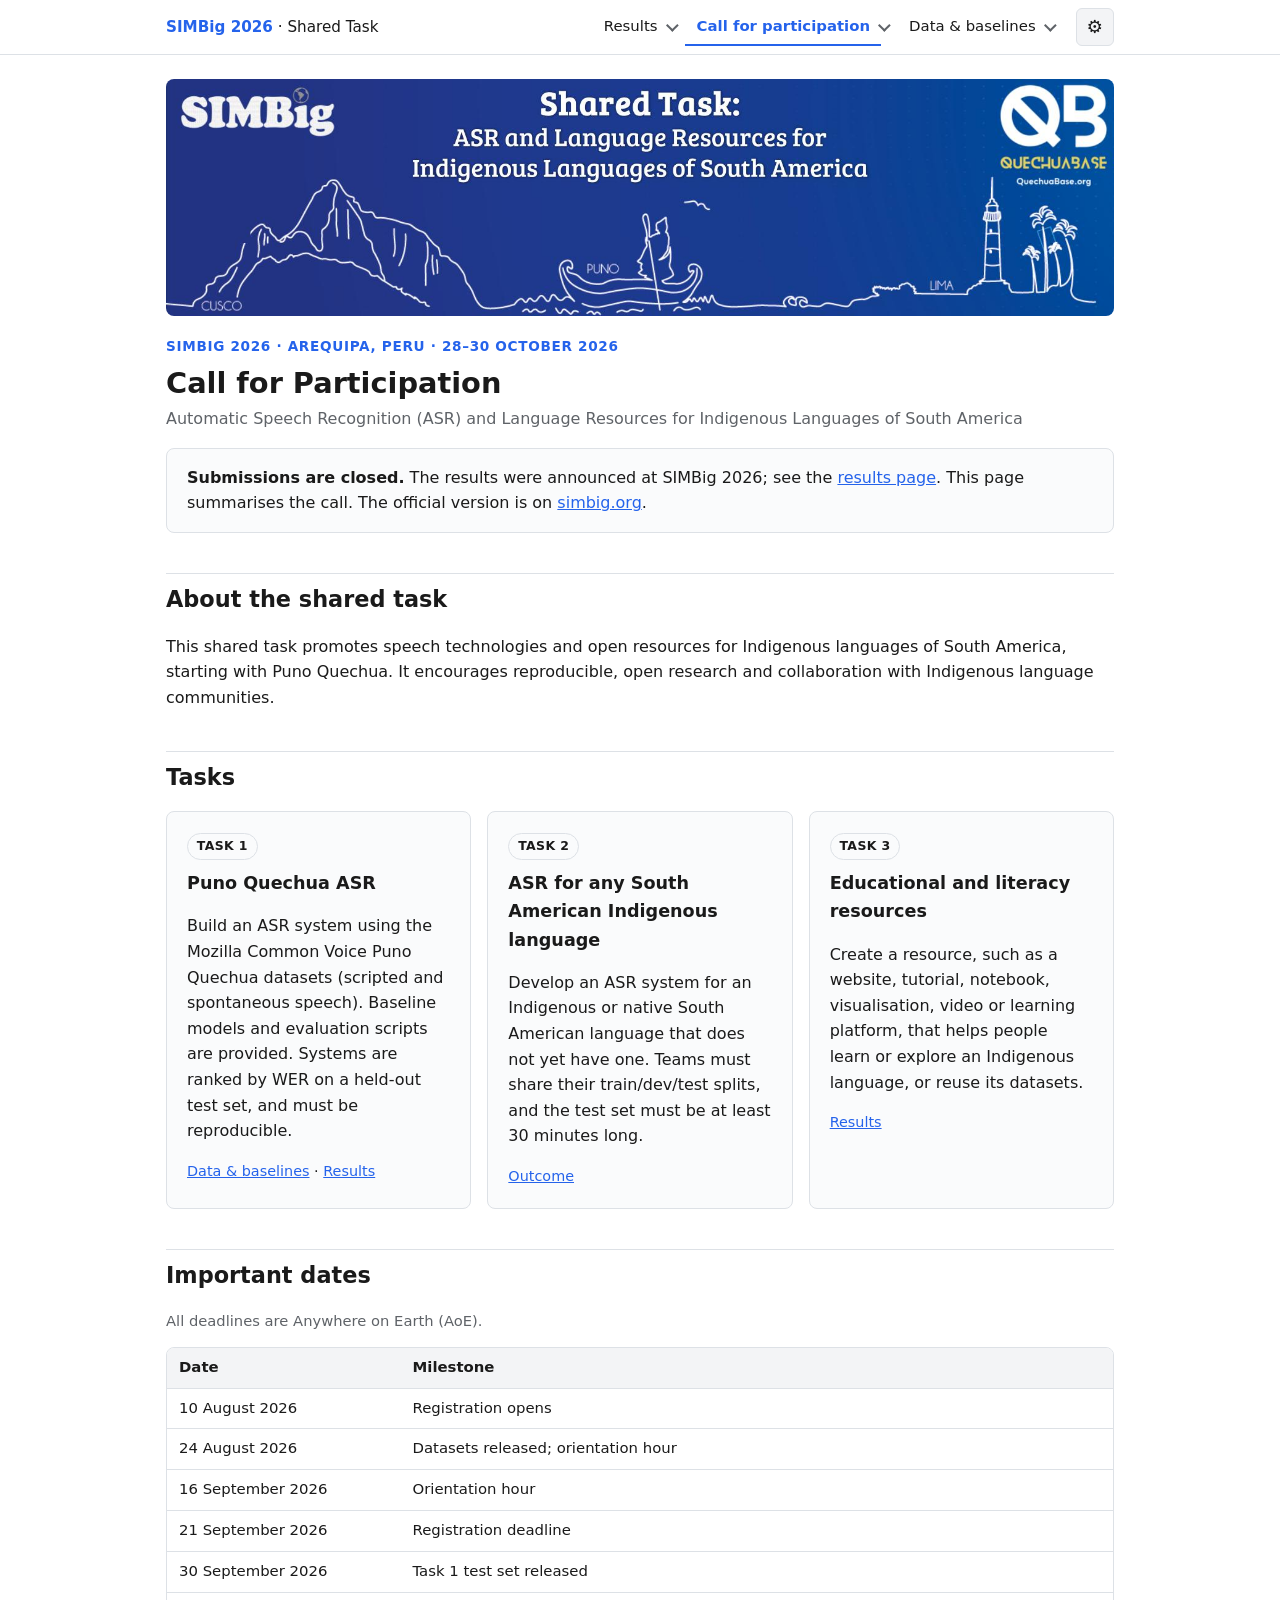
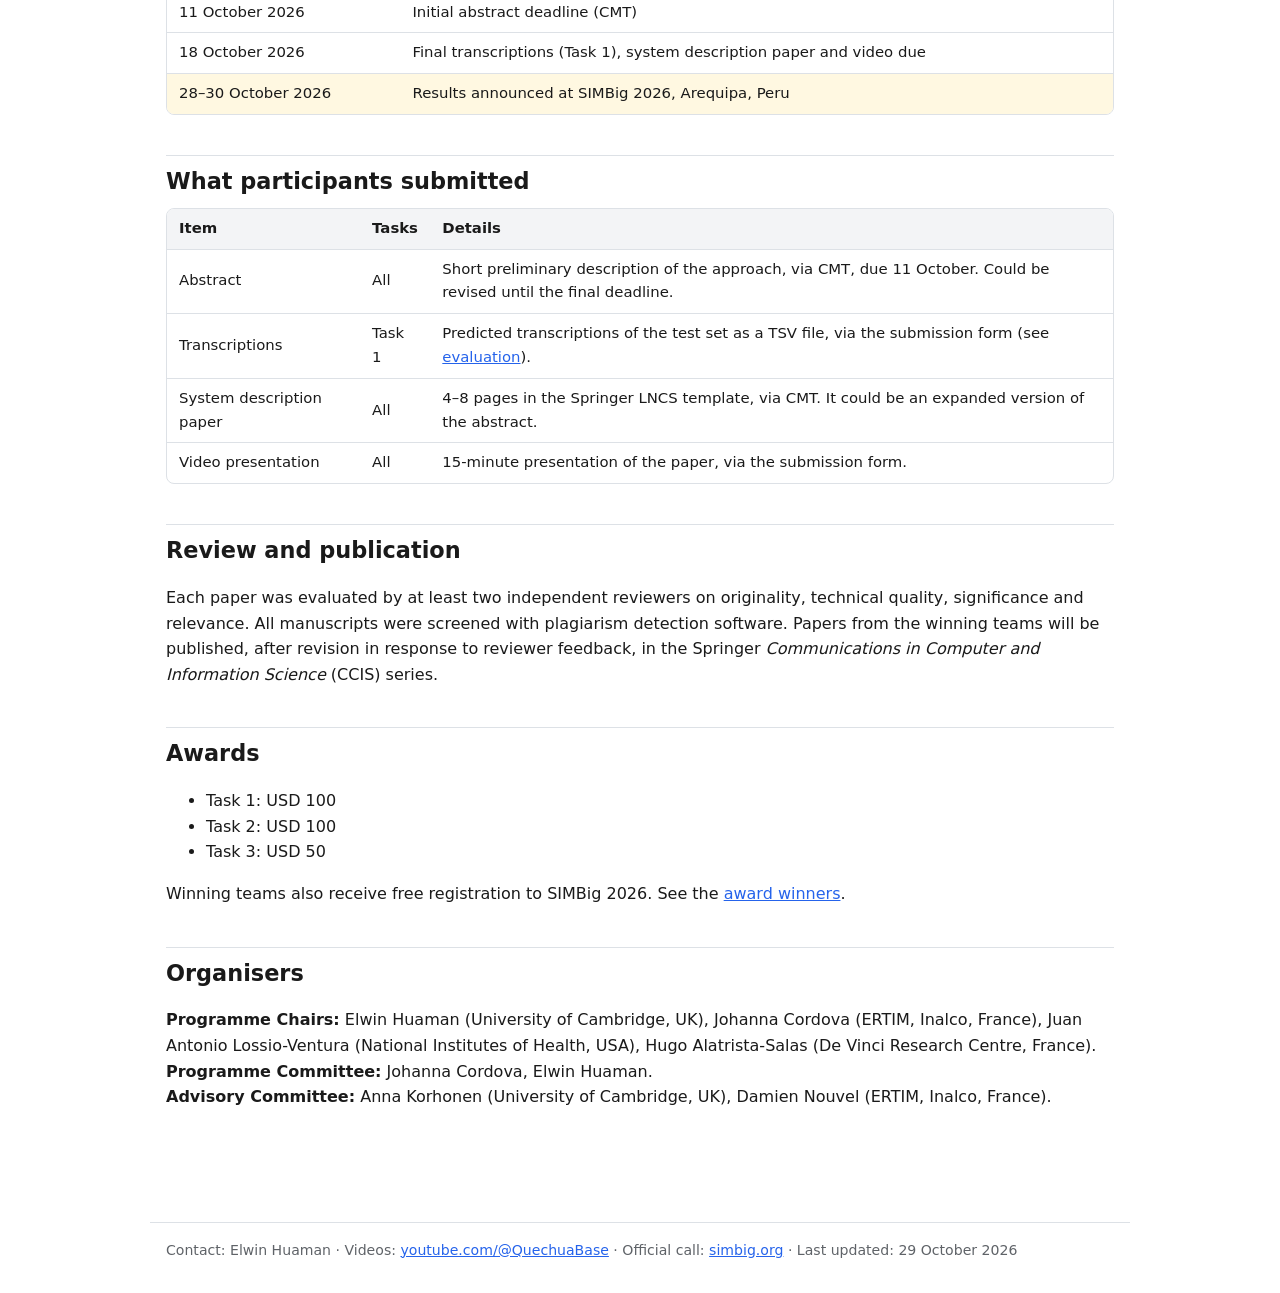
==== call.html @ 2310ce92 "Adding the Shared Task results" ====
<!DOCTYPE html>
<html lang="en">
<head>
<meta charset="utf-8">
<meta name="viewport" content="width=device-width, initial-scale=1">
<!-- TODO: remove this noindex line when the site is final and announced -->
<meta name="robots" content="noindex, nofollow">
<title>Call for Participation · SIMBig 2026 Shared Task</title>
<meta name="description" content="Tasks, timeline and submission requirements of the SIMBig 2026 Shared Task.">
<link rel="stylesheet" href="assets/style.css?v=2026-10-29l">
<script src="assets/site.js?v=2026-10-29l"></script>
</head>
<body>
<a class="skip" href="#main">Skip to main content</a>
<header class="site">
<div class="bar">
  <a class="brand" href="index.html"><b>SIMBig 2026</b> · Shared Task</a>
  <button type="button" class="menu-btn" aria-expanded="false" aria-controls="site-nav">Menu</button>
  <nav id="site-nav" aria-label="Main">
    <ul>
      <li class="has-sub">
        <a href="index.html">Results</a><button type="button" class="sub-btn" aria-expanded="false" aria-controls="sub-index"><span class="sr-only">Results sections</span></button>
        <ul class="sub" id="sub-index">
          <li><a href="index.html#overview">Overview</a></li>
          <li><a href="index.html#task1">Task 1</a></li>
          <li><a href="index.html#task2">Task 2</a></li>
          <li><a href="index.html#task3">Task 3</a></li>
          <li><a href="index.html#awards">Awards</a></li>
          <li><a href="index.html#cite">How to cite</a></li>
          <li><a href="index.html#ack">Acknowledgements</a></li>
        </ul>
      </li>
      <li class="has-sub">
        <a href="call.html" aria-current="page">Call for participation</a><button type="button" class="sub-btn" aria-expanded="false" aria-controls="sub-call"><span class="sr-only">Call for participation sections</span></button>
        <ul class="sub" id="sub-call">
          <li><a href="call.html#about">About</a></li>
          <li><a href="call.html#tasks">Tasks</a></li>
          <li><a href="call.html#dates">Important dates</a></li>
          <li><a href="call.html#submission">Submission</a></li>
          <li><a href="call.html#review">Review &amp; publication</a></li>
          <li><a href="call.html#awards">Awards</a></li>
          <li><a href="call.html#organisers">Organisers</a></li>
        </ul>
      </li>
      <li class="has-sub">
        <a href="data.html">Data &amp; baselines</a><button type="button" class="sub-btn" aria-expanded="false" aria-controls="sub-data"><span class="sr-only">Data &amp; baselines sections</span></button>
        <ul class="sub" id="sub-data">
          <li><a href="data.html#datasets">Training data</a></li>
          <li><a href="data.html#test-set">Test set</a></li>
          <li><a href="data.html#baselines">Baselines</a></li>
          <li><a href="data.html#evaluation">Evaluation</a></li>
          <li><a href="data.html#task2-data">Task 2 data</a></li>
          <li><a href="data.html#cite-data">Citation &amp; licence</a></li>
        </ul>
      </li>
      <!-- Hidden from the menu for now:
      <li class="has-sub">
        <a href="videos.html">Videos</a><button type="button" class="sub-btn" aria-expanded="false" aria-controls="sub-videos"><span class="sr-only">Videos sections</span></button>
        <ul class="sub" id="sub-videos">
          <li><a href="videos.html#intro">Introduction</a></li>
          <li><a href="videos.html#v-task1">Task 1</a></li>
          <li><a href="videos.html#v-task3">Task 3</a></li>
          <li><a href="videos.html#playlist">Full playlist</a></li>
        </ul>
      </li>
      -->
    </ul>
  </nav>
  <div class="a11y">
    <button type="button" id="a11y-btn" aria-expanded="false" aria-controls="a11y-panel" title="Accessibility options"><span aria-hidden="true">⚙️</span><span class="sr-only">Accessibility options</span></button>
    <div id="a11y-panel" hidden>
      <h2>Accessibility options</h2>
      <fieldset>
        <legend>Text size</legend>
        <div class="seg">
          <label><input type="radio" name="a11y-text" value="-1"><span aria-hidden="true">A−</span><span class="sr-only">Small</span></label>
          <label><input type="radio" name="a11y-text" value="0"><span aria-hidden="true">A</span><span class="sr-only">Default</span></label>
          <label><input type="radio" name="a11y-text" value="1"><span aria-hidden="true">A+</span><span class="sr-only">Large</span></label>
          <label><input type="radio" name="a11y-text" value="2"><span aria-hidden="true">A++</span><span class="sr-only">Larger</span></label>
          <label><input type="radio" name="a11y-text" value="3"><span aria-hidden="true">A+++</span><span class="sr-only">Largest</span></label>
        </div>
      </fieldset>
      <fieldset>
        <legend>Theme</legend>
        <div class="seg">
          <label><input type="radio" name="a11y-theme" value="auto"><span>Auto</span></label>
          <label><input type="radio" name="a11y-theme" value="light"><span>Light</span></label>
          <label><input type="radio" name="a11y-theme" value="dark"><span>Dark</span></label>
        </div>
      </fieldset>
      <label class="check"><input type="checkbox" name="a11y-contrast" value="high"> High contrast</label>
      <label class="check"><input type="checkbox" name="a11y-links" value="underline"> Underline all links</label>
      <label class="check"><input type="checkbox" name="a11y-spacing" value="wide"> Wider text spacing</label>
      <label class="check"><input type="checkbox" name="a11y-motion" value="reduce"> Stop animations</label>
      <button type="button" id="a11y-reset">Reset to defaults</button>
    </div>
  </div>
</div>
</header>
<main id="main" class="page">

<img class="banner" src="img/banner.jpg" width="1536" height="384" alt="SIMBig and QuechuaBase banner: Shared Task on ASR and Language Resources for Indigenous Languages of South America">
<p class="eyebrow">SIMBig 2026 · Arequipa, Peru · 28–30 October 2026</p>
<h1>Call for Participation</h1>
<p class="sub">Automatic Speech Recognition (ASR) and Language Resources for Indigenous Languages of South America</p>

<div class="box">
  <p style="margin:0"><strong>Submissions are closed.</strong> The results were announced at SIMBig 2026; see the <a href="index.html">results page</a>.
  This page summarises the call. The official version is on <a href="https://simbig.org/SIMBig2026/en/sharedtask.html">simbig.org</a>.</p>
</div>

<h2 id="about">About the shared task</h2>
<p>This shared task promotes speech technologies and open resources for Indigenous languages of South America, starting with Puno Quechua.
It encourages reproducible, open research and collaboration with Indigenous language communities.</p>

<h2 id="tasks">Tasks</h2>
<div class="cards-3">
  <article class="card">
    <span class="badge">Task 1</span>
    <h3>Puno Quechua ASR</h3>
    <p>Build an ASR system using the Mozilla Common Voice Puno Quechua datasets (scripted and spontaneous speech).
    Baseline models and evaluation scripts are provided. Systems are ranked by WER on a held-out test set, and must be reproducible.</p>
    <p class="meta"><a href="data.html">Data &amp; baselines</a> · <a href="index.html#task1">Results</a></p>
  </article>
  <article class="card">
    <span class="badge">Task 2</span>
    <h3>ASR for any South American Indigenous language</h3>
    <p>Develop an ASR system for an Indigenous or native South American language that does not yet have one.
    Teams must share their train/dev/test splits, and the test set must be at least 30 minutes long.</p>
    <p class="meta"><a href="index.html#task2">Outcome</a></p>
  </article>
  <article class="card">
    <span class="badge">Task 3</span>
    <h3>Educational and literacy resources</h3>
    <p>Create a resource, such as a website, tutorial, notebook, visualisation, video or learning platform,
    that helps people learn or explore an Indigenous language, or reuse its datasets.</p>
    <p class="meta"><a href="index.html#task3">Results</a></p>
  </article>
</div>

<h2 id="dates">Important dates</h2>
<p class="muted">All deadlines are Anywhere on Earth (AoE).</p>
<div class="wrap">
<table class="plain">
<thead><tr><th scope="col">Date</th><th scope="col">Milestone</th></tr></thead>
<tbody>
<tr><td><time datetime="2026-08-10">10 August 2026</time></td><td>Registration opens</td></tr>
<tr><td><time datetime="2026-08-24">24 August 2026</time></td><td>Datasets released; orientation hour</td></tr>
<tr><td><time datetime="2026-09-16">16 September 2026</time></td><td>Orientation hour</td></tr>
<tr><td><time datetime="2026-09-21">21 September 2026</time></td><td>Registration deadline</td></tr>
<tr><td><time datetime="2026-09-30">30 September 2026</time></td><td>Task 1 test set released</td></tr>
<tr><td><time datetime="2026-10-11">11 October 2026</time></td><td>Initial abstract deadline (CMT)</td></tr>
<tr><td><time datetime="2026-10-18">18 October 2026</time></td><td>Final transcriptions (Task 1), system description paper and video due</td></tr>
<tr class="win"><td><time datetime="2026-10-28">28–30 October 2026</time></td><td>Results announced at SIMBig 2026, Arequipa, Peru</td></tr>
</tbody>
</table>
</div>

<h2 id="submission">What participants submitted</h2>
<div class="wrap">
<table class="plain">
<thead><tr><th scope="col">Item</th><th scope="col">Tasks</th><th scope="col">Details</th></tr></thead>
<tbody>
<tr><td>Abstract</td><td>All</td><td>Short preliminary description of the approach, via CMT, due 11 October. Could be revised until the final deadline.</td></tr>
<tr><td>Transcriptions</td><td>Task 1</td><td>Predicted transcriptions of the test set as a TSV file, via the submission form (see <a href="data.html#evaluation">evaluation</a>).</td></tr>
<tr><td>System description paper</td><td>All</td><td>4–8 pages in the Springer LNCS template, via CMT. It could be an expanded version of the abstract.</td></tr>
<tr><td>Video presentation</td><td>All</td><td>15-minute presentation of the paper, via the submission form.</td></tr>
</tbody>
</table>
</div>

<h2 id="review">Review and publication</h2>
<p>Each paper was evaluated by at least two independent reviewers on originality, technical quality, significance and relevance.
All manuscripts were screened with plagiarism detection software. Papers from the winning teams will be published, after revision in response to
reviewer feedback, in the Springer <em>Communications in Computer and Information Science</em> (CCIS) series.</p>

<h2 id="awards">Awards</h2>
<ul>
  <li>Task 1: USD 100</li>
  <li>Task 2: USD 100</li>
  <li>Task 3: USD 50</li>
</ul>
<p>Winning teams also receive free registration to SIMBig 2026. See the <a href="index.html#awards">award winners</a>.</p>

<h2 id="organisers">Organisers</h2>
<p><strong>Programme Chairs:</strong> Elwin Huaman (University of Cambridge, UK), Johanna Cordova (ERTIM, Inalco, France),
Juan Antonio Lossio-Ventura (National Institutes of Health, USA), Hugo Alatrista-Salas (De Vinci Research Centre, France).<br>
<strong>Programme Committee:</strong> Johanna Cordova, Elwin Huaman.<br>
<strong>Advisory Committee:</strong> Anna Korhonen (University of Cambridge, UK), Damien Nouvel (ERTIM, Inalco, France).</p>
</main>
<footer class="site">
  Contact: Elwin Huaman ·
  Videos: <a href="https://www.youtube.com/@QuechuaBase">youtube.com/@QuechuaBase</a> ·
  Official call: <a href="https://simbig.org/SIMBig2026/en/sharedtask.html">simbig.org</a> ·
  Last updated: 29 October 2026
</footer>
</body>
</html>
---- assets/style.css ----
/* SIMBig 2026 Shared Task — shared styles */
:root { --bg:#ffffff; --fg:#1a1a1a; --muted:#5f6368; --line:#dde1e6; --head:#f3f4f6; --card:#fafbfc;
        --accent:#2563eb; --accent-fg:#ffffff; --win:#fff8e1; --gold:#d4a72c; --gold-fg:#9a7416;
        --todo-bg:#fff3cd; --todo-fg:#7a5a00; --focus:#2563eb; }
@media (prefers-color-scheme: dark) {
  :root:not([data-theme="light"]) { --bg:#14161a; --fg:#e8e8e8; --muted:#9aa0a6; --line:#2d3036; --head:#1d2025; --card:#191c20;
          --accent:#6ea0ff; --accent-fg:#0b1020; --win:#2a2614; --gold-fg:#e8c15a; --todo-bg:#3a3110; --todo-fg:#f0d27a; --focus:#6ea0ff; }
}
:root[data-theme="dark"] { --bg:#14161a; --fg:#e8e8e8; --muted:#9aa0a6; --line:#2d3036; --head:#1d2025; --card:#191c20;
        --accent:#6ea0ff; --accent-fg:#0b1020; --win:#2a2614; --gold-fg:#e8c15a; --todo-bg:#3a3110; --todo-fg:#f0d27a; --focus:#6ea0ff; }

/* Accessibility: high contrast (follows the light/dark theme) */
:root[data-contrast="high"] { --bg:#ffffff; --fg:#000000; --muted:#000000; --line:#000000; --head:#ffffff; --card:#ffffff;
        --accent:#0000cc; --accent-fg:#ffffff; --win:#ffffff; --gold:#000000; --gold-fg:#000000; --todo-bg:#ffff00; --todo-fg:#000000; --focus:#000000; }
@media (prefers-color-scheme: dark) {
  :root[data-contrast="high"]:not([data-theme="light"]) { --bg:#000000; --fg:#ffffff; --muted:#ffffff; --line:#ffffff; --head:#000000; --card:#000000;
          --accent:#ffff00; --accent-fg:#000000; --win:#000000; --gold:#ffffff; --gold-fg:#ffffff; --todo-bg:#ffff00; --todo-fg:#000000; --focus:#ffff00; }
}
:root[data-contrast="high"][data-theme="dark"] { --bg:#000000; --fg:#ffffff; --muted:#ffffff; --line:#ffffff; --head:#000000; --card:#000000;
        --accent:#ffff00; --accent-fg:#000000; --win:#000000; --gold:#ffffff; --gold-fg:#ffffff; --todo-bg:#ffff00; --todo-fg:#000000; --focus:#ffff00; }

/* Accessibility: text size, links, spacing */
:root[data-text="-1"] { font-size:93.75%; }
:root[data-text="1"]  { font-size:112.5%; }
:root[data-text="2"]  { font-size:125%; }
:root[data-text="3"]  { font-size:150%; }
:root[data-links="underline"] a { text-decoration:underline !important; }
:root[data-spacing="wide"] body { line-height:1.9; letter-spacing:.04em; word-spacing:.12em; }
:root[data-spacing="wide"] p, :root[data-spacing="wide"] li { margin-bottom:1em; }

* { box-sizing:border-box; }
html { padding-top:env(safe-area-inset-top,0px); padding-bottom:env(safe-area-inset-bottom,0px); }
body { margin:0; background:var(--bg); color:var(--fg);
       font:1rem/1.6 system-ui,-apple-system,"Segoe UI",Roboto,sans-serif; }
a { color:var(--accent); }
:focus-visible { outline:3px solid var(--focus); outline-offset:2px; border-radius:3px; }
.sr-only { position:absolute; width:1px; height:1px; padding:0; margin:-1px; overflow:hidden; clip:rect(0,0,0,0); white-space:nowrap; border:0; }
.skip { position:absolute; left:-999px; top:.5rem; z-index:100; background:var(--accent); color:var(--accent-fg);
        padding:.5rem 1rem; border-radius:6px; }
.skip:focus { left:1rem; }

/* ------------------------------------------------------------ Site menu */
header.site { position:sticky; top:0; z-index:50; background:var(--bg); border-bottom:1px solid var(--line); }
.bar { max-width:980px; margin:0 auto; padding:.5rem 16px; display:flex; flex-wrap:wrap; align-items:center; gap:.5rem 1rem; }
.brand { color:var(--fg); text-decoration:none; font-size:.95rem; white-space:nowrap; margin-right:auto; }
.brand b { color:var(--accent); }
#site-nav ul { list-style:none; margin:0; padding:0; display:flex; gap:.25rem; }
#site-nav ul { flex-wrap:wrap; }
#site-nav a { display:block; white-space:nowrap; padding:.45rem .7rem; border-radius:6px; text-decoration:none; color:var(--fg); font-size:.93rem; }
#site-nav a:hover { background:var(--head); }
#site-nav a[aria-current="page"] { color:var(--accent); font-weight:600; box-shadow:inset 0 -2px 0 var(--accent); border-radius:0; }
button { font:inherit; font-size:.9rem; padding:.4rem .8rem; border:1px solid var(--line); border-radius:6px;
         background:var(--head); color:var(--fg); cursor:pointer; }
button:hover { border-color:var(--accent); }
/* Submenus: open on hover (mouse) or with the arrow button (keyboard / touch) */
#site-nav li.has-sub { position:relative; display:flex; align-items:center; flex-wrap:wrap; }
.sub-btn { border:0; background:transparent; padding:.45rem .3rem; margin-left:-.35rem; color:var(--muted); line-height:1; }
.sub-btn::before { content:""; display:inline-block; width:.42rem; height:.42rem; border:solid currentColor; border-width:0 2px 2px 0;
                   transform:translateY(-25%) rotate(45deg); transition:transform .15s; }
.sub-btn[aria-expanded="true"]::before { transform:translateY(15%) rotate(-135deg); }
.sub-btn:hover { color:var(--accent); }
#site-nav ul.sub { display:none; position:absolute; top:100%; left:0; z-index:60; min-width:13rem; flex-direction:column; gap:0;
                   padding:.35rem; background:var(--bg); border:1px solid var(--line); border-radius:8px; box-shadow:0 8px 24px rgba(0,0,0,.18); }
#site-nav li.has-sub:hover > ul.sub, #site-nav .sub-btn[aria-expanded="true"] + ul.sub { display:flex; }
#site-nav ul.sub a { padding:.4rem .7rem; font-size:.9rem; border-radius:6px; box-shadow:none; font-weight:400; color:var(--fg); }
#site-nav ul.sub a:hover { background:var(--head); color:var(--accent); }
.menu-btn { display:none; }
.a11y { position:relative; }
#a11y-btn { font-size:1.15rem; line-height:1; width:2.4rem; height:2.4rem; padding:0; display:inline-flex; align-items:center; justify-content:center; }
#a11y-panel { position:absolute; right:0; top:calc(100% + .5rem); width:min(320px, calc(100vw - 32px)); background:var(--bg);
              border:1px solid var(--line); border-radius:8px; padding:1rem; box-shadow:0 8px 24px rgba(0,0,0,.18); font-size:.92rem; }
#a11y-panel h2 { font-size:1rem; margin:0 0 .5rem; padding:0; border:0; }
#a11y-panel fieldset { border:0; padding:0; margin:0 0 .85rem; }
#a11y-panel legend { font-weight:600; margin-bottom:.3rem; }
.seg { display:flex; flex-wrap:wrap; gap:.3rem; }
.seg label { cursor:pointer; }
.seg input { position:absolute; opacity:0; width:1px; height:1px; }
.seg span { display:inline-block; padding:.3rem .65rem; border:1px solid var(--line); border-radius:6px; min-width:2.4rem; text-align:center; }
.seg input:checked + span { background:var(--accent); color:var(--accent-fg); border-color:var(--accent); }
.seg input:focus-visible + span { outline:3px solid var(--focus); outline-offset:2px; }
.check { display:flex; gap:.5rem; align-items:center; margin:.35rem 0; cursor:pointer; }
.check input { width:1.1rem; height:1.1rem; accent-color:var(--accent); }
#a11y-reset { margin-top:.25rem; width:100%; }

@media (max-width:760px) {
  .menu-btn { display:inline-block; }
  .bar { flex-wrap:wrap; }
  #site-nav { display:none; order:3; flex-basis:100%; }
  #site-nav.open { display:block; }
  #site-nav ul { flex-direction:column; padding-bottom:.5rem; }
  #site-nav a[aria-current="page"] { box-shadow:inset 3px 0 0 var(--accent); }
  /* On phones the sections expand inside the menu, only via the arrow button */
  #site-nav li.has-sub:hover > ul.sub { display:none; }
  #site-nav ul.sub, #site-nav li.has-sub:hover > .sub-btn[aria-expanded="true"] + ul.sub { position:static; flex-basis:100%; min-width:0;
                     box-shadow:none; border:0; border-left:2px solid var(--line); border-radius:0; margin:0 0 .25rem .7rem; padding:0 0 0 .25rem; }
  #site-nav .sub-btn[aria-expanded="true"] + ul.sub { display:flex; }
}

/* ------------------------------------------------------------ Page */
.page { max-width:980px; margin:0 auto; padding:1.5rem 16px 3rem; }
img.banner { display:block; width:100%; height:auto; border-radius:8px; margin:0 0 1.25rem; }
h1 { margin:0 0 .25rem; font-size:1.8rem; line-height:1.25; }
h2 { margin:2.5rem 0 .5rem; font-size:1.4rem; padding-top:.5rem; border-top:1px solid var(--line); scroll-margin-top:4.5rem; }
h3 { margin:1.5rem 0 .5rem; font-size:1.1rem; scroll-margin-top:4.5rem; }
[id] { scroll-margin-top:4.5rem; }
p.sub { margin:0 0 1rem; color:var(--muted); }
.muted { color:var(--muted); font-size:.92rem; }
nav.toc { display:flex; flex-wrap:wrap; gap:.25rem 1rem; margin:0 0 1rem; font-size:.92rem; }
.box { background:var(--card); border:1px solid var(--line); border-radius:8px; padding:1rem 1.25rem; margin:1rem 0; }
.box h3 { margin-top:0; }
.box ul { margin:.25rem 0 0; padding-left:1.2rem; }
.stats { display:grid; grid-template-columns:repeat(auto-fit,minmax(150px,1fr)); gap:.75rem; margin:1rem 0; }
.stat { border:1px solid var(--line); border-radius:8px; padding:.75rem 1rem; }
.stat b { display:block; font-size:1.5rem; font-variant-numeric:tabular-nums; }
.stat span { color:var(--muted); font-size:.88rem; }
.todo { background:var(--todo-bg); color:var(--todo-fg); border-radius:4px; padding:0 .3em; font-size:.9em; }
.btn { display:inline-block; padding:.55rem 1rem; border:1px solid var(--line); border-radius:6px; text-decoration:none; font-size:.95rem; }
.btn:hover { border-color:var(--accent); }
.btn.primary { background:var(--accent); color:var(--accent-fg); border-color:var(--accent); }
.btn.btn-session { background:var(--win); color:var(--gold-fg); border-color:var(--gold); font-weight:600; }
.btn.btn-session:hover { border-color:var(--gold-fg); }

/* ------------------------------------------------------------ Hero */
.hero { display:grid; grid-template-columns:1fr 1.2fr; gap:2rem; align-items:center; margin:.5rem 0 1.5rem; }
@media (max-width:760px) { .hero { grid-template-columns:1fr; gap:1.25rem; } }
.eyebrow { margin:0 0 .5rem; font-size:.85rem; font-weight:600; letter-spacing:.05em; text-transform:uppercase; color:var(--accent); }
.hero h1 { font-size:2.1rem; }
.hero .lead { font-size:1.1rem; color:var(--muted); margin:.5rem 0 1.25rem; }
.hero-cta { display:flex; flex-wrap:wrap; gap:.5rem; }
.hero figure { margin:0; }
.hero figure img { display:block; width:100%; height:auto; border-radius:10px; }
.photo { position:relative; }
.credit { position:absolute; right:.5rem; bottom:.5rem; padding:.2rem .6rem; border-radius:999px; font-size:.75rem; line-height:1.4;
          background:rgba(0,0,0,.65); color:#ffffff; text-decoration:none; backdrop-filter:blur(2px); }
.credit:hover { background:rgba(0,0,0,.85); text-decoration:underline; }
.img-ph { aspect-ratio:4/3; border-radius:10px; background:var(--head); border:1px dashed var(--line); display:flex; flex-direction:column;
          align-items:center; justify-content:center; gap:.4rem; text-align:center; color:var(--muted); font-size:.9rem; padding:1rem; }
.hero figcaption { margin-top:.4rem; font-size:.82rem; color:var(--muted); }
/* Key dates: milestones on a line (date above the dot, label below); vertical on phones */
.timeline { list-style:none; margin:.5rem 0 1.25rem; padding:0; display:grid; grid-template-columns:repeat(7,1fr); }
.timeline li { position:relative; display:flex; flex-direction:column; align-items:center; text-align:center; padding:0 .25rem; }
.timeline time { order:1; height:1.5rem; font-weight:600; color:var(--fg); font-size:.95rem; font-variant-numeric:tabular-nums; white-space:nowrap; }
.timeline li::before { content:""; order:2; position:relative; z-index:1; width:14px; height:14px; margin:.4rem 0 .5rem; border-radius:50%;
                       background:var(--bg); border:2px solid var(--line); box-sizing:border-box; }
.timeline li::after { content:""; position:absolute; left:0; right:0; top:calc(1.9rem + 6px); height:2px; background:var(--line); }
.timeline li:first-child::after { left:50%; }
.timeline li:last-child::after { right:50%; }
.timeline .label { order:3; font-size:.82rem; line-height:1.35; color:var(--muted); }
.timeline li.done::before { background:var(--accent); border-color:var(--accent); }
.timeline li.done::after, .timeline li.now::after { background:var(--accent); }
.timeline li.now::before { width:20px; height:20px; margin:calc(.4rem - 3px) 0 calc(.5rem - 3px); background:var(--gold);
                           border:3px solid var(--bg); box-shadow:0 0 0 2px var(--gold); }
.timeline li.now time { color:var(--gold-fg); }
.timeline li.now .label { color:var(--fg); font-weight:600; }
.now-tag { color:var(--gold-fg); border-color:var(--gold); margin-left:.2rem; }
@media (max-width:640px) {
  .timeline { grid-template-columns:1fr; gap:0; }
  .timeline li { flex-direction:row; align-items:flex-start; text-align:left; padding:0 0 .9rem; }
  .timeline time { width:5.5rem; flex-shrink:0; height:auto; }
  .timeline li::before { flex-shrink:0; margin:.2rem .75rem 0 0; }
  .timeline li.now::before { margin:calc(.2rem - 3px) calc(.75rem - 3px) 0 -3px; }
  .timeline li::after, .timeline li:first-child::after, .timeline li:last-child::after
    { left:calc(5.5rem + 6px); right:auto; top:0; bottom:0; width:2px; height:auto; }
  .timeline li:first-child::after { top:.6rem; }
  .timeline li:last-child::after { bottom:auto; height:.6rem; }
  .timeline .label { padding-top:.05rem; }
}

/* Live session announcement */
.box.session { border-color:var(--gold); background:var(--win); margin:.5rem 0 1.5rem; }
.box.session h2 { margin:0 0 .35rem; padding:0; border:0; font-size:1.15rem; }
.box.session p { margin:0 0 .75rem; }

/* ------------------------------------------------------------ Partners (static logo row) */
.partners { margin:1.5rem 0; text-align:center; }
.partners h2 { margin:0 0 .75rem; padding:0; border:0; font-size:.8rem; font-weight:600; letter-spacing:.06em;
               text-transform:uppercase; color:var(--muted); }
.logos { list-style:none; margin:0; padding:0; display:flex; flex-wrap:wrap; justify-content:center; gap:.75rem; }
/* Logos sit on a white tile in every theme so dark-on-transparent logos stay legible */
.logo { display:flex; align-items:center; justify-content:center; height:72px; min-width:150px; padding:.5rem 1rem;
        background:#ffffff; border:1px solid var(--line); border-radius:8px; text-decoration:none; }
.logo:hover { border-color:var(--accent); }
.logo img { display:block; max-height:52px; max-width:200px; width:auto; height:auto; }
.wordmark { color:#1a1a1a; font-weight:600; font-size:.9rem; line-height:1.3; max-width:170px; }
.wordmark-lg { font-size:1.6rem; font-weight:800; letter-spacing:-.01em; color:#1d4f9c; }
/* Infinite scroll to the left. Each track is at least as wide as the strip, so two copies loop without a gap. */
.marquee { display:flex; overflow:hidden; padding:.25rem 0;
           -webkit-mask-image:linear-gradient(to right, transparent, #000 6%, #000 94%, transparent);
                   mask-image:linear-gradient(to right, transparent, #000 6%, #000 94%, transparent); }
.marquee.animated .track { flex-shrink:0; flex-wrap:nowrap; min-width:100%; justify-content:space-around;
                           padding-right:.75rem; animation:marquee 30s linear infinite; }
.marquee.paused .track, .marquee:hover .track, .marquee:focus-within .track { animation-play-state:paused; }
@keyframes marquee { from { transform:translateX(0); } to { transform:translateX(-100%); } }
.marquee-toggle { margin-top:.6rem; font-size:.8rem; padding:.25rem .7rem; }
/* Reduced motion (system setting or the "Stop animations" option): static, wrapping row */
@media (prefers-reduced-motion: reduce) {
  .marquee.animated .track { animation:none; flex-wrap:wrap; justify-content:center; min-width:0; }
  .marquee.animated .track[aria-hidden="true"], .marquee-toggle { display:none; }
  .marquee { -webkit-mask-image:none; mask-image:none; justify-content:center; }
}
:root[data-motion="reduce"] .marquee.animated .track { animation:none; flex-wrap:wrap; justify-content:center; min-width:0; }
:root[data-motion="reduce"] .marquee.animated .track[aria-hidden="true"], :root[data-motion="reduce"] .marquee-toggle { display:none; }
:root[data-motion="reduce"] .marquee { -webkit-mask-image:none; mask-image:none; justify-content:center; }

/* ------------------------------------------------------------ Tables */
.controls { display:flex; flex-wrap:wrap; gap:1rem; align-items:center; justify-content:space-between; margin:.5rem 0; }
.wrap { overflow-x:auto; max-width:100%; border:1px solid var(--line); border-radius:8px; }
table { border-collapse:collapse; width:100%; font-variant-numeric:tabular-nums; font-size:.93rem; }
th, td { padding:.5rem .75rem; text-align:right; white-space:nowrap; border-bottom:1px solid var(--line); }
th { background:var(--head); font-weight:600; }
table.sortable th { cursor:pointer; user-select:none; position:sticky; top:0; }
table.sortable th:hover { color:var(--accent); }
th.asc::after { content:" \25B2"; font-size:.7em; }
th.desc::after { content:" \25BC"; font-size:.7em; }
td.model, th.model, td.txt, th.txt { text-align:left; }
td.model { font-weight:600; }
tr.win td, tr.rank1 td { background:var(--win); }
/* Leaderboard: wider than the text column (up to 1320px) and compact, so all columns fit on desktop */
.lb-wrap { max-width:none; width:min(1320px, calc(100vw - 48px)); margin-left:calc(50% - min(660px, 50vw - 24px)); }
#lb { font-size:.82rem; }
#lb th, #lb td { padding:.45rem .45rem; }
#lb th { white-space:normal; vertical-align:bottom; line-height:1.25; }
#lb td:last-child { white-space:normal; min-width:6.5rem; }
#lb td:first-child, #lb th:first-child { text-align:center; }
tr.baseline td { color:var(--muted); font-style:italic; border-top:2px solid var(--line); }
tr:last-child td { border-bottom:none; }
.tag { font-style:normal; font-weight:600; font-size:.72rem; letter-spacing:.03em; text-transform:uppercase;
       padding:.05rem .4rem; border:1px solid var(--line); border-radius:999px; margin-left:.35rem; color:var(--muted); }
table.plain th, table.plain td { text-align:left; white-space:normal; }

/* ------------------------------------------------------------ Cards */
.card { border:1px solid var(--line); border-radius:8px; padding:1.25rem; margin:1rem 0; background:var(--card); }
.card.winner { border-color:var(--gold); }
.badge { display:inline-block; font-size:.78rem; font-weight:600; letter-spacing:.03em; text-transform:uppercase;
         padding:.15rem .55rem; border-radius:999px; border:1px solid var(--line); margin-bottom:.5rem; }
.card.winner .badge { border-color:var(--gold); color:var(--gold-fg); }
.card h3 { margin:.1rem 0 .25rem; }
.card .authors { margin:0 0 .75rem; color:var(--muted); font-size:.93rem; }
.card .grid { display:grid; grid-template-columns:1fr 1fr; gap:1.25rem; align-items:start; }
@media (max-width:720px) { .card .grid { grid-template-columns:1fr; } }
.cards-3 { display:grid; grid-template-columns:repeat(auto-fit,minmax(240px,1fr)); gap:1rem; margin:1rem 0; }
.cards-3 .card { margin:0; }
.video { position:relative; aspect-ratio:16/9; border-radius:6px; overflow:hidden; background:var(--head);
         display:flex; align-items:center; justify-content:center; text-align:center; color:var(--muted); font-size:.9rem; }
.video iframe { position:absolute; inset:0; width:100%; height:100%; border:0; }
.shot { aspect-ratio:16/10; border-radius:6px; background:var(--head); display:flex; align-items:center;
        justify-content:center; color:var(--muted); font-size:.9rem; margin-bottom:.75rem; }
.card .abstract { margin:0 0 .75rem; font-size:.95rem; }
.card .meta { font-size:.9rem; margin:0; }

pre { background:var(--head); border:1px solid var(--line); border-radius:8px; padding:1rem; overflow-x:auto; font-size:.85rem; }
footer.site { max-width:980px; margin:3rem auto 0; padding:1rem 16px 2rem; border-top:1px solid var(--line); color:var(--muted); font-size:.88rem; }
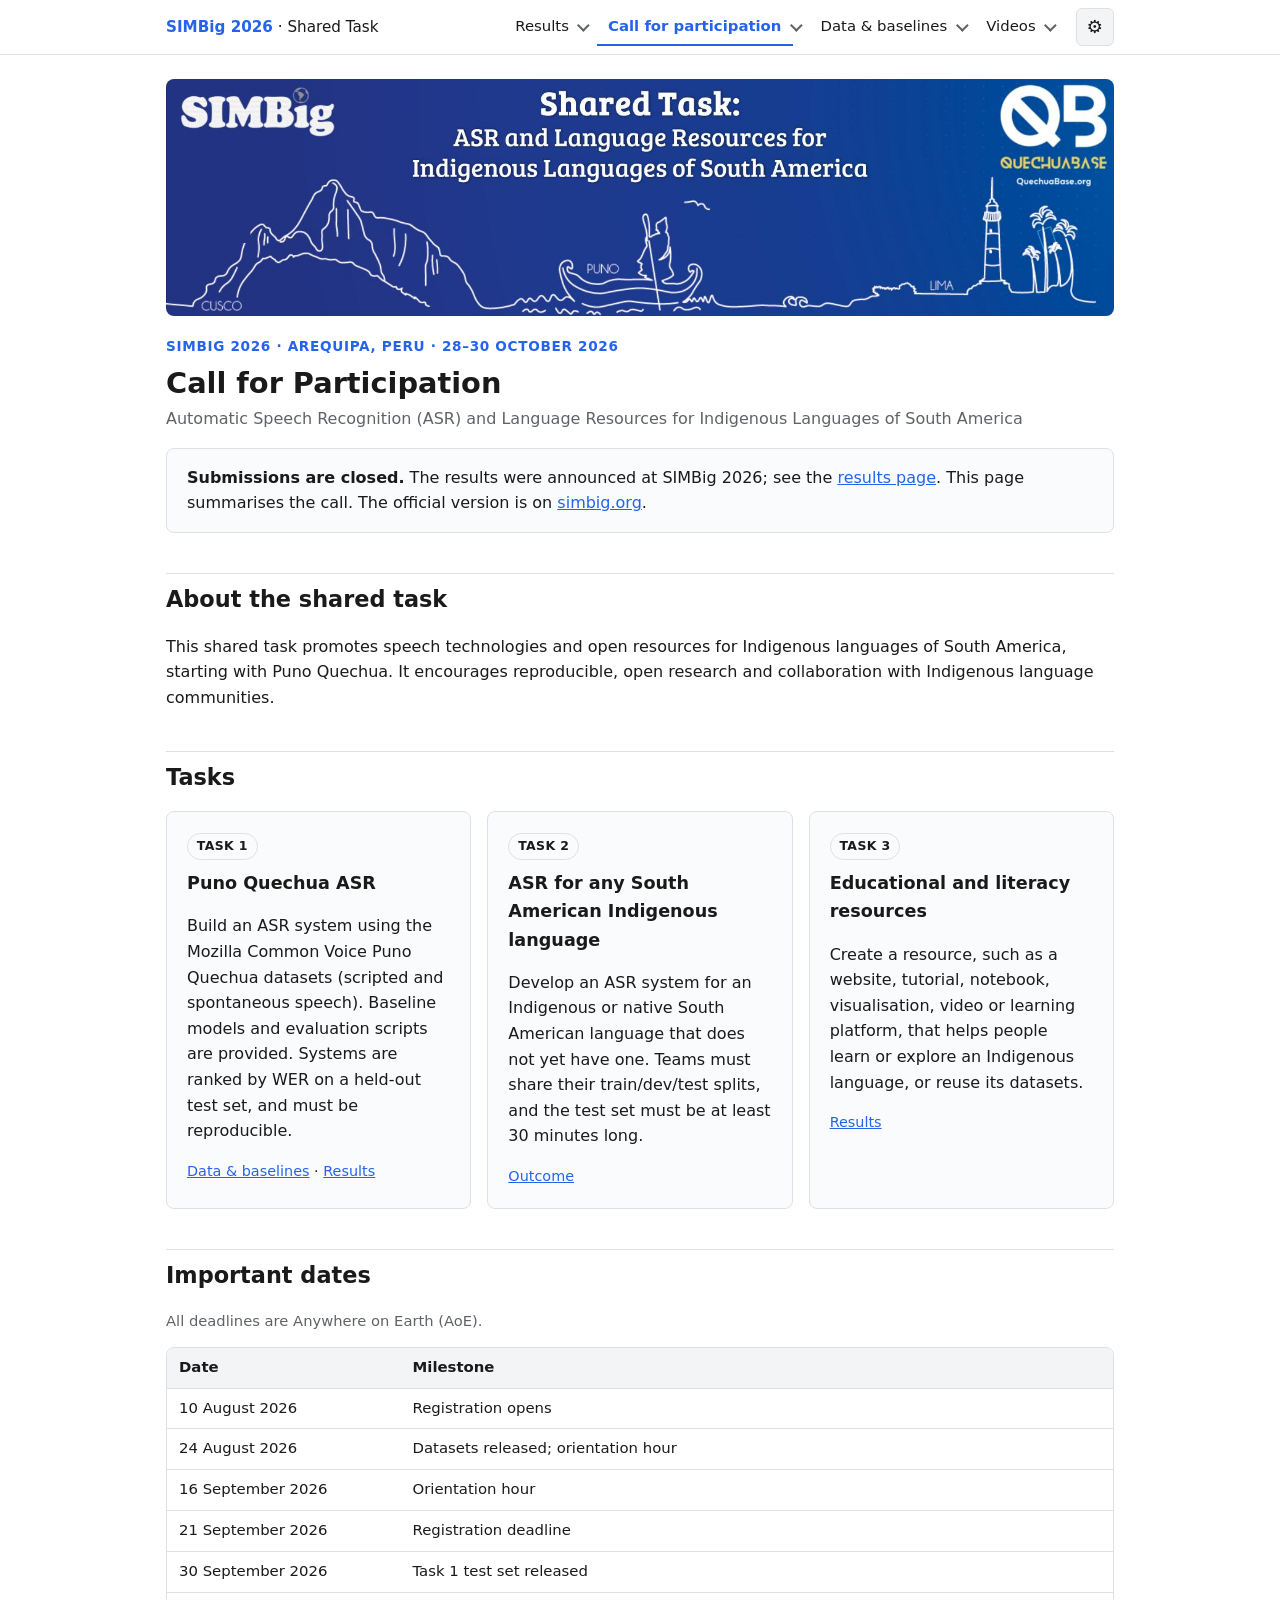
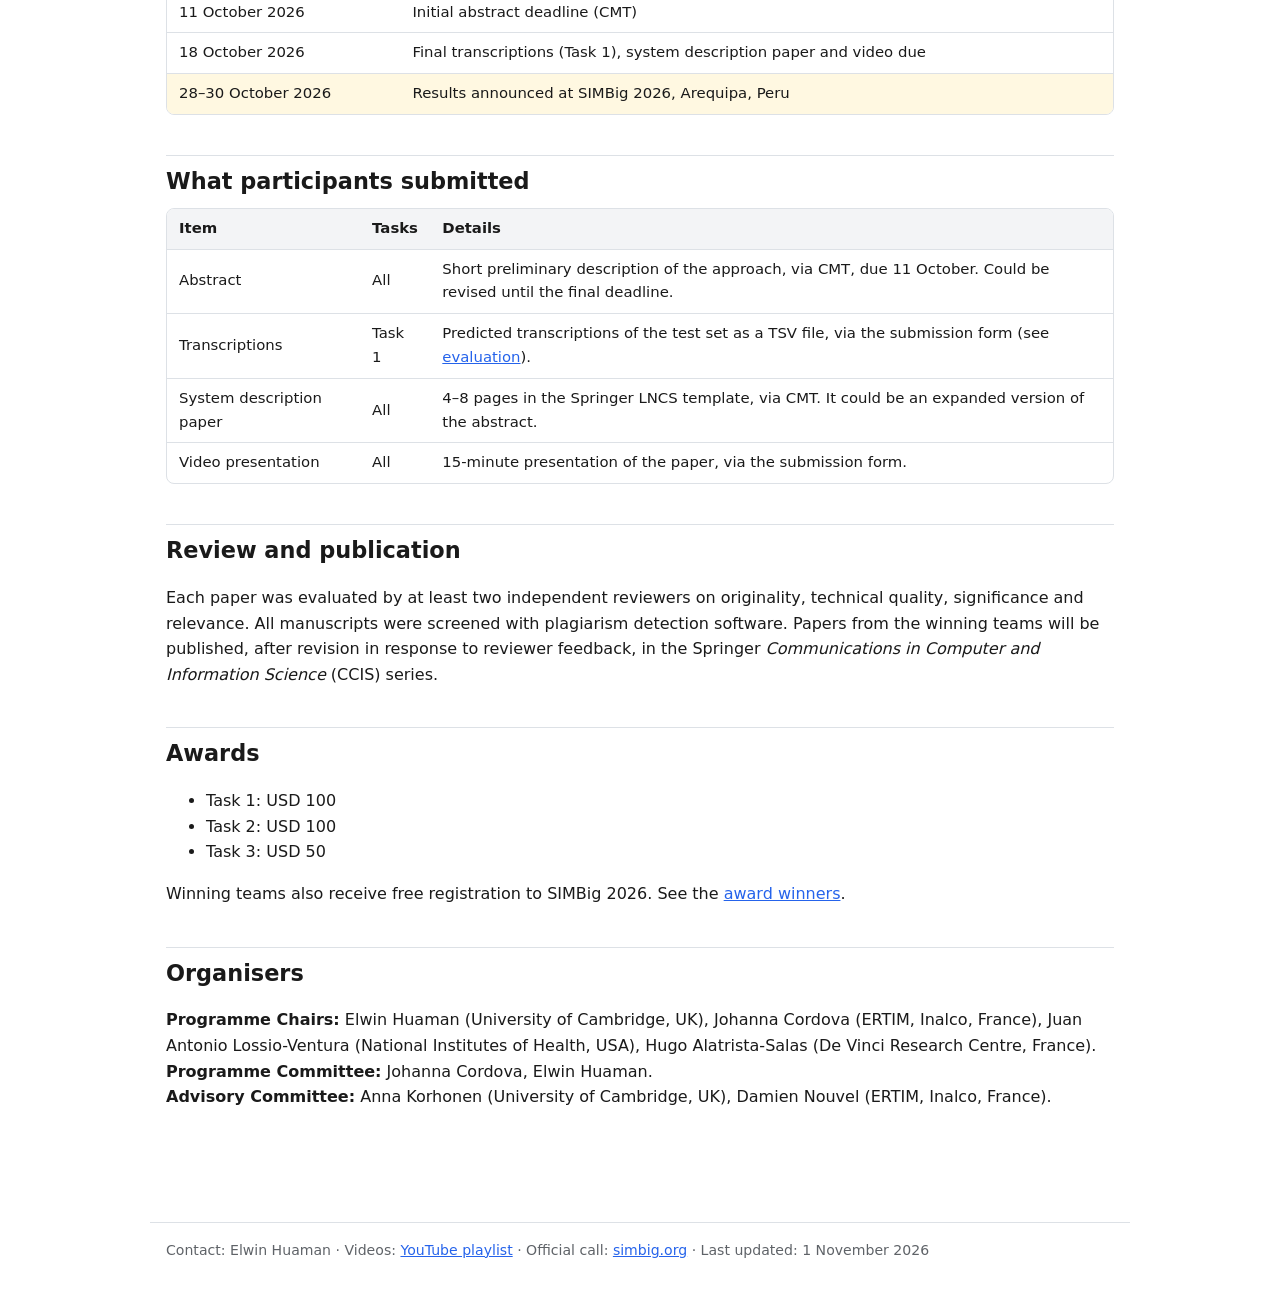
==== commit 1c919e36: "Add videos, Task 3 honourable mentions and APA citations" ====
--- a/call.html
+++ b/call.html
@@ -7,8 +7,8 @@
 <meta name="robots" content="noindex, nofollow">
 <title>Call for Participation · SIMBig 2026 Shared Task</title>
 <meta name="description" content="Tasks, timeline and submission requirements of the SIMBig 2026 Shared Task.">
-<link rel="stylesheet" href="assets/style.css?v=2026-10-29l">
-<script src="assets/site.js?v=2026-10-29l"></script>
+<link rel="stylesheet" href="assets/style.css?v=2026-11-01b">
+<script src="assets/site.js?v=2026-11-01b"></script>
 </head>
 <body>
 <a class="skip" href="#main">Skip to main content</a>
@@ -53,17 +53,15 @@
           <li><a href="data.html#cite-data">Citation &amp; licence</a></li>
         </ul>
       </li>
-      <!-- Hidden from the menu for now:
       <li class="has-sub">
         <a href="videos.html">Videos</a><button type="button" class="sub-btn" aria-expanded="false" aria-controls="sub-videos"><span class="sr-only">Videos sections</span></button>
         <ul class="sub" id="sub-videos">
-          <li><a href="videos.html#intro">Introduction</a></li>
+          <li><a href="videos.html#session-video">Session recording</a></li>
           <li><a href="videos.html#v-task1">Task 1</a></li>
           <li><a href="videos.html#v-task3">Task 3</a></li>
           <li><a href="videos.html#playlist">Full playlist</a></li>
         </ul>
       </li>
-      -->
     </ul>
   </nav>
   <div class="a11y">
@@ -190,9 +188,9 @@
 </main>
 <footer class="site">
   Contact: Elwin Huaman ·
-  Videos: <a href="https://www.youtube.com/@QuechuaBase">youtube.com/@QuechuaBase</a> ·
+  Videos: <a href="https://www.youtube.com/playlist?list=PLJJ3PrLgcIiw">YouTube playlist</a> ·
   Official call: <a href="https://simbig.org/SIMBig2026/en/sharedtask.html">simbig.org</a> ·
-  Last updated: 29 October 2026
+  Last updated: 1 November 2026
 </footer>
 </body>
 </html>
--- a/assets/style.css
+++ b/assets/style.css
@@ -250,3 +250,18 @@
 
 pre { background:var(--head); border:1px solid var(--line); border-radius:8px; padding:1rem; overflow-x:auto; font-size:.85rem; }
 footer.site { max-width:980px; margin:3rem auto 0; padding:1rem 16px 2rem; border-top:1px solid var(--line); color:var(--muted); font-size:.88rem; }
+.cards-3 .video { margin-bottom:.75rem; }
+/* References (How to cite) */
+.refs { list-style:none; padding:0; margin:1rem 0; }
+.refs li { border:1px solid var(--line); border-radius:8px; background:var(--card); padding:1rem 1.25rem; margin:0 0 .75rem; }
+.refs .apa { margin:0 0 .75rem; padding-left:2em; text-indent:-2em; line-height:1.55; }
+.refs .apa a { overflow-wrap:anywhere; }
+.ref-actions { display:flex; flex-wrap:wrap; gap:.5rem; }
+.btn.sm { padding:.3rem .7rem; font-size:.85rem; background:var(--bg); color:var(--fg); cursor:pointer; font:inherit; font-size:.85rem; }
+.btn.sm[aria-expanded="true"] { border-color:var(--accent); }
+.refs pre { margin:.75rem 0 0; }
+/* Screenshots of Task 3 resources */
+.shot-link { display:block; margin:0 0 .75rem; border-radius:6px; overflow:hidden; border:1px solid var(--line); }
+.shot-link:hover, .shot-link:focus-visible { border-color:var(--accent); }
+.screenshot { display:block; width:100%; height:auto; aspect-ratio:16/10; object-fit:cover; object-position:top; }
+.card .meta + .meta { margin-top:.5rem; }
